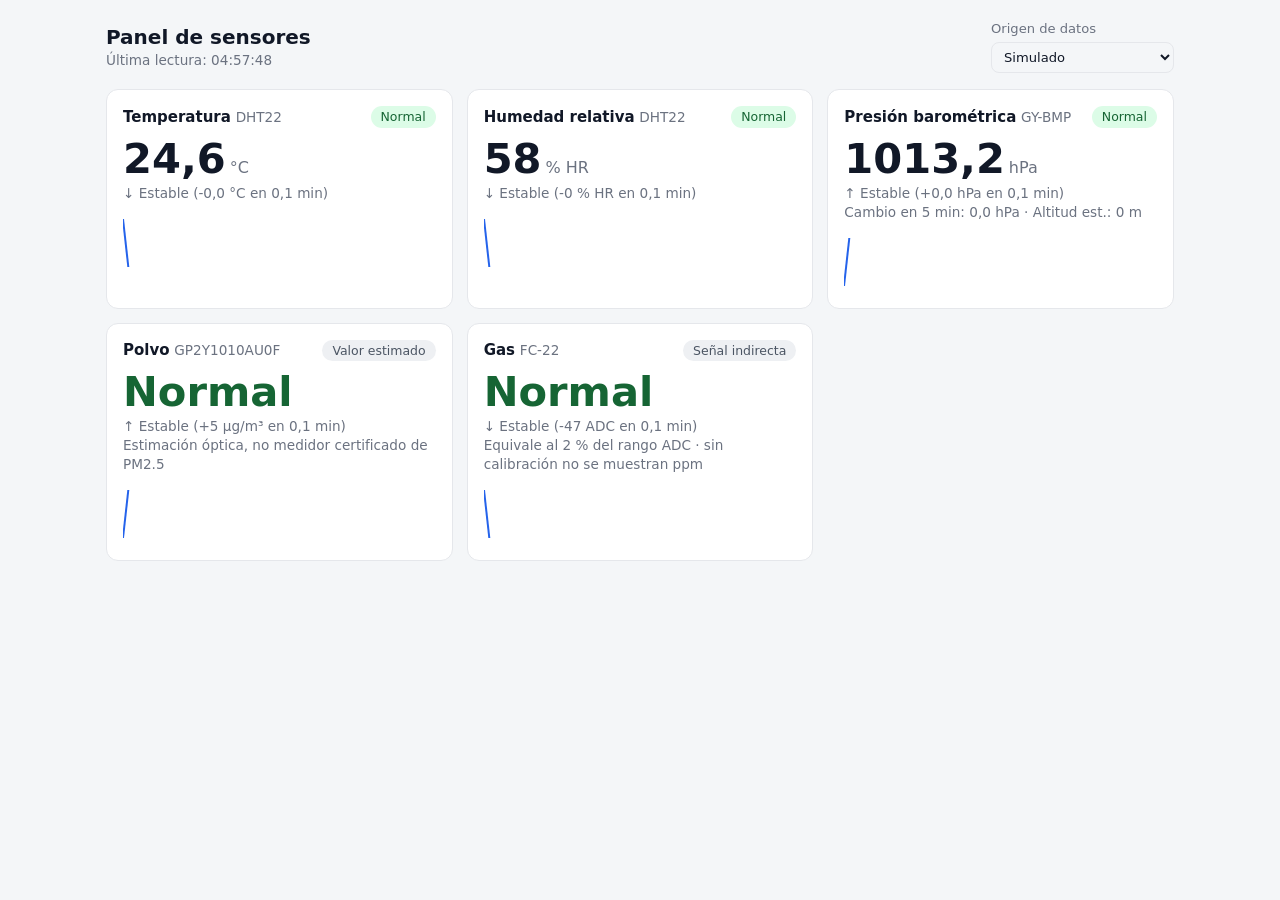
==== frontend/web_navathon/index.html @ bb4442af "cambie la carpeta" ====
<!DOCTYPE html>
<html lang="es">
<head>
  <meta charset="utf-8">
  <meta name="viewport" content="width=device-width, initial-scale=1, viewport-fit=cover">
  <title>Panel de sensores</title>
  <link rel="stylesheet" href="styles.css">
</head>
<body>
  <main>
    <header>
      <div>
        <h1>Panel de sensores</h1>
        <div class="muted" id="hora">Esperando datos…</div>
      </div>
      <label>
        Origen de datos
        <select id="modo">
          <option value="sim">Simulado</option>
          <option value="man">Manual (temperatura)</option>
          <option value="url">URL (JSON)</option>
        </select>
      </label>
    </header>

    <div class="grid" id="grid"></div>

    <section class="opciones" id="bloqueMan" hidden>
      <h3>Temperatura actual</h3>
      <p class="muted">Los demás sensores siguen simulados. Vacío = sin datos.</p>
      <label>
        Temperatura (°C)
        <input type="number" step="any" id="m-temp">
      </label>
    </section>

    <section class="opciones" id="bloqueUrl" hidden>
      <h3>URL del dispositivo</h3>
      <p class="muted">Debe devolver JSON como {"temp":24.6,"hum":58,"pres":1013.2,"dust":40,"gas":150}. Polvo en µg/m³, gas en ADC (0–4095).</p>
      <label>
        URL
        <input id="url" placeholder="http://192.168.1.50/datos">
      </label>
    </section>
  </main>

  <script src="config.js"></script>
  <script src="app.js"></script>
</body>
</html>
---- frontend/web_navathon/styles.css ----
:root {
  --bg: #f4f6f8;
  --card: #fff;
  --text: #111827;
  --muted: #6b7280;
  --line: #e5e7eb;
  --accent: #2563eb;
  --okb: #dcfce7;
  --okf: #166534;
  --warnb: #fef3c7;
  --warnf: #92400e;
  --badb: #fee2e2;
  --badf: #991b1b;
  --muteb: #eef0f3;
  --mutef: #4b5563;

  box-sizing: border-box;
  padding-top: env(safe-area-inset-top, 0px);
  padding-bottom: env(safe-area-inset-bottom, 0px);
}

@media (prefers-color-scheme: dark) {
  :root:not([data-theme="light"]) {
    --bg: #0f1317;
    --card: #181d23;
    --text: #e8ecf1;
    --muted: #8b95a1;
    --line: #272e36;
    --accent: #5b9bff;
    --okb: #12301e;
    --okf: #86efac;
    --warnb: #3a2c0b;
    --warnf: #fcd34d;
    --badb: #3d1717;
    --badf: #fca5a5;
    --muteb: #232a32;
    --mutef: #a0aab5;
  }
}

:root[data-theme="dark"] {
  --bg: #0f1317;
  --card: #181d23;
  --text: #e8ecf1;
  --muted: #8b95a1;
  --line: #272e36;
  --accent: #5b9bff;
  --okb: #12301e;
  --okf: #86efac;
  --warnb: #3a2c0b;
  --warnf: #fcd34d;
  --badb: #3d1717;
  --badf: #fca5a5;
  --muteb: #232a32;
  --mutef: #a0aab5;
}

html {
  scroll-padding-top: env(safe-area-inset-top, 0px);
}

* {
  box-sizing: border-box;
}

body {
  margin: 0;
  background: var(--bg);
  color: var(--text);
  font: 15px/1.4 system-ui, -apple-system, "Segoe UI", Roboto, sans-serif;
}

main {
  max-width: 1100px;
  margin: 0 auto;
  padding: 20px 16px 40px;
}

header {
  display: flex;
  flex-wrap: wrap;
  gap: 12px;
  align-items: center;
  justify-content: space-between;
  margin-bottom: 16px;
}

h1 {
  margin: 0;
  font-size: 1.25rem;
}

h3 {
  margin: 0 0 4px;
  font-size: 0.9rem;
}

[hidden] {
  display: none !important;
}

.muted {
  color: var(--muted);
  font-size: 0.85rem;
}

.grid {
  display: grid;
  grid-template-columns: repeat(auto-fit, minmax(260px, 1fr));
  gap: 14px;
}

.card {
  background: var(--card);
  border: 1px solid var(--line);
  border-radius: 12px;
  padding: 16px;
}

.top {
  display: flex;
  justify-content: space-between;
  align-items: center;
  gap: 8px;
}

.top b {
  font-weight: 600;
}

.badge {
  padding: 2px 10px;
  border-radius: 99px;
  font-size: 0.78rem;
  white-space: nowrap;
  background: var(--bb);
  color: var(--bf);
}

.ok {
  --bb: var(--okb);
  --bf: var(--okf);
}

.warn {
  --bb: var(--warnb);
  --bf: var(--warnf);
}

.bad {
  --bb: var(--badb);
  --bf: var(--badf);
}

.mute {
  --bb: var(--muteb);
  --bf: var(--mutef);
}

.big {
  margin: 8px 0 2px;
  font-size: 2.6rem;
  font-weight: 650;
  line-height: 1.1;
}

.big.ok,
.big.warn,
.big.bad {
  color: var(--bf);
}

.big small {
  margin-left: 4px;
  font-size: 1rem;
  font-weight: 400;
  color: var(--muted);
}

svg {
  display: block;
  width: 100%;
  height: 60px;
  margin-top: 10px;
}

polyline {
  fill: none;
  stroke: var(--accent);
  stroke-width: 2;
  vector-effect: non-scaling-stroke;
}

.opciones {
  max-width: 420px;
  margin-top: 18px;
  padding: 12px 16px;
  background: var(--card);
  border: 1px solid var(--line);
  border-radius: 12px;
}

label {
  display: flex;
  flex-direction: column;
  gap: 4px;
  font-size: 0.82rem;
  color: var(--muted);
}

input,
select {
  min-width: 0;
  padding: 6px 8px;
  font: inherit;
  color: var(--text);
  background: var(--bg);
  border: 1px solid var(--line);
  border-radius: 8px;
}
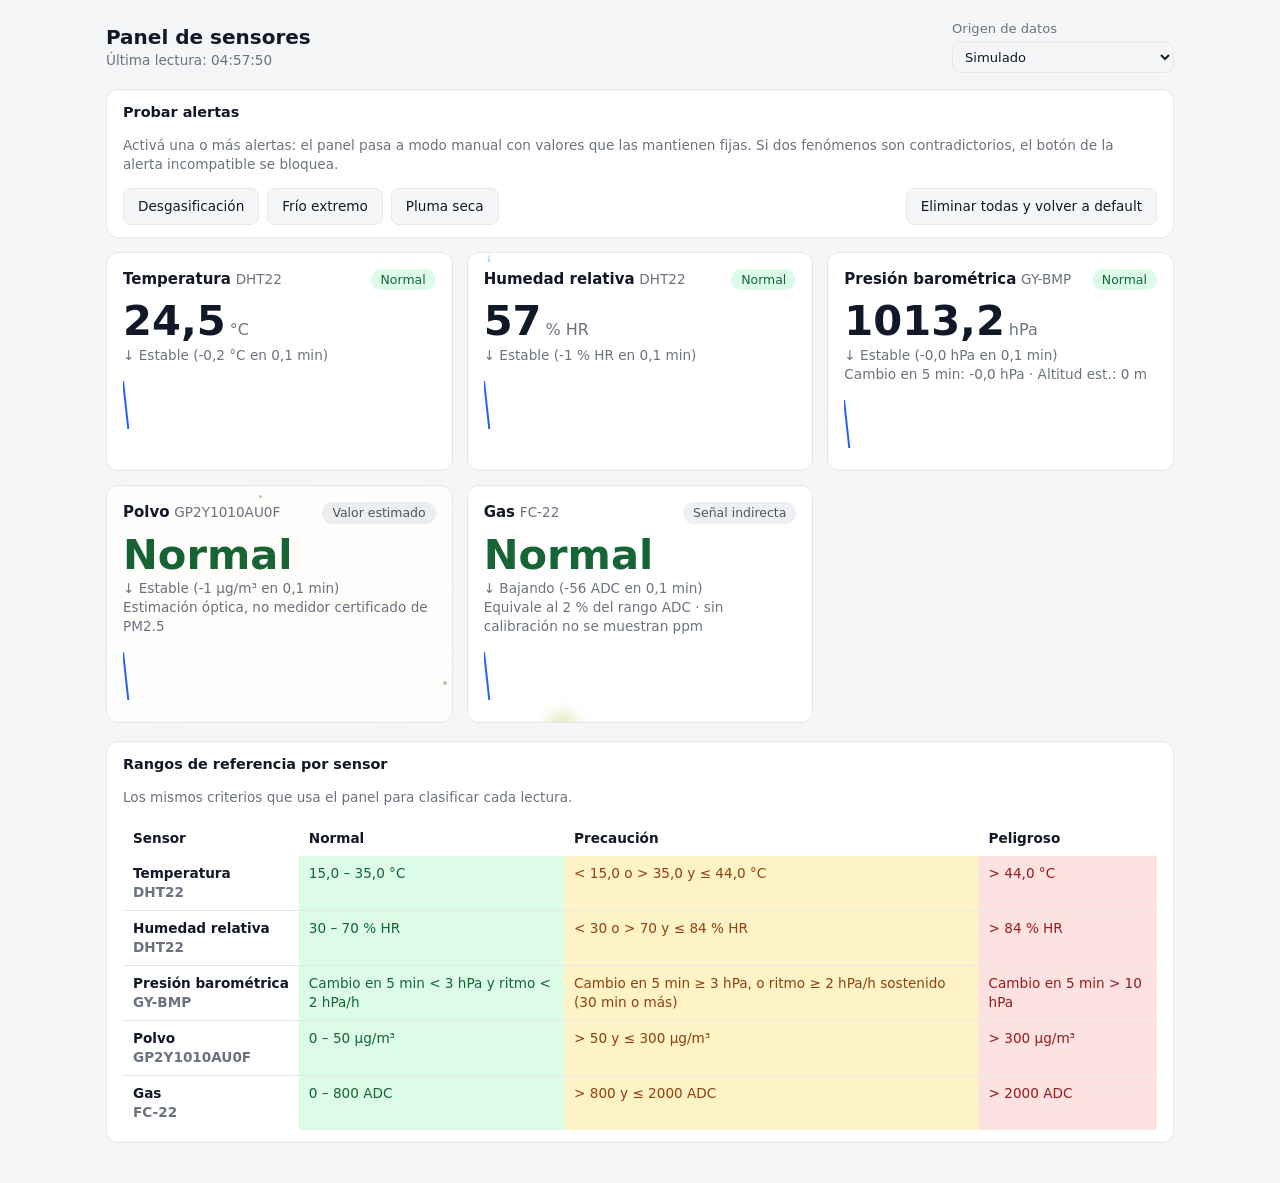
==== commit 8b92cd80: "Reemplazo files viejas con las nuevas lol" ====
--- a/frontend/web_navathon/index.html
+++ b/frontend/web_navathon/index.html
@@ -17,21 +17,43 @@
         Origen de datos
         <select id="modo">
           <option value="sim">Simulado</option>
-          <option value="man">Manual (temperatura)</option>
+          <option value="man">Manual (todos los sensores)</option>
           <option value="url">URL (JSON)</option>
         </select>
       </label>
     </header>
 
+    <section class="simulador">
+      <h3>Probar alertas</h3>
+      <p class="muted">Activá una o más alertas: el panel pasa a modo manual con valores que las mantienen fijas. Si dos fenómenos son contradictorios, el botón de la alerta incompatible se bloquea.</p>
+      <div class="botones">
+        <button type="button" class="btn-reset" id="btn-reset">Eliminar todas y volver a default</button>
+      </div>
+      <div class="aviso" id="aviso-alertas" role="status" hidden></div>
+    </section>
+
+    <section class="alertas" id="alertas" aria-live="polite" hidden></section>
+
     <div class="grid" id="grid"></div>
 
+    <section class="umbrales">
+      <h3>Rangos de referencia por sensor</h3>
+      <p class="muted">Los mismos criterios que usa el panel para clasificar cada lectura.</p>
+      <div class="tabla-scroll">
+        <table id="tabla-umbrales"></table>
+      </div>
+    </section>
+
     <section class="opciones" id="bloqueMan" hidden>
-      <h3>Temperatura actual</h3>
-      <p class="muted">Los demás sensores siguen simulados. Vacío = sin datos.</p>
-      <label>
-        Temperatura (°C)
-        <input type="number" step="any" id="m-temp">
-      </label>
+      <h3>Valores manuales</h3>
+      <p class="muted">Ingresá el valor de cada sensor. Vacío = sin datos.</p>
+      <div class="campos">
+        <label>Temperatura (°C)<input type="number" step="any" id="m-temp"></label>
+        <label>Humedad (% HR)<input type="number" step="any" id="m-hum"></label>
+        <label>Presión (hPa)<input type="number" step="any" id="m-pres"></label>
+        <label>Polvo (µg/m³)<input type="number" step="any" id="m-dust"></label>
+        <label>Gas (ADC, 0–4095)<input type="number" step="any" id="m-gas"></label>
+      </div>
     </section>
 
     <section class="opciones" id="bloqueUrl" hidden>
@@ -45,6 +67,7 @@
   </main>
 
   <script src="config.js"></script>
+  <script src="efectos.js"></script>
   <script src="app.js"></script>
 </body>
 </html>
--- a/frontend/web_navathon/styles.css
+++ b/frontend/web_navathon/styles.css
@@ -218,3 +218,360 @@
   border: 1px solid var(--line);
   border-radius: 8px;
 }
+
+.alertas {
+  display: grid;
+  gap: 10px;
+  margin-bottom: 14px;
+}
+
+.alerta {
+  padding: 12px 16px;
+  border-radius: 12px;
+  border: 1px solid var(--bf);
+  background: var(--bb);
+  color: var(--bf);
+}
+
+.alerta b {
+  display: block;
+  margin-bottom: 2px;
+}
+
+.alerta .estado {
+  margin-top: 4px;
+  font-size: 0.78rem;
+  font-weight: 600;
+}
+
+.alerta p {
+  margin: 0;
+  font-size: 0.88rem;
+}
+
+.alerta .datos {
+  margin-top: 6px;
+  font-size: 0.78rem;
+  opacity: 0.85;
+}
+
+.campos {
+  display: grid;
+  grid-template-columns: repeat(auto-fit, minmax(150px, 1fr));
+  gap: 10px;
+  margin-top: 10px;
+}
+
+.umbrales {
+  margin-top: 18px;
+  padding: 12px 16px;
+  background: var(--card);
+  border: 1px solid var(--line);
+  border-radius: 12px;
+}
+
+.tabla-scroll {
+  overflow-x: auto;
+  margin-top: 8px;
+}
+
+table {
+  width: 100%;
+  border-collapse: collapse;
+  font-size: 0.85rem;
+}
+
+th,
+td {
+  padding: 8px 10px;
+  text-align: left;
+  vertical-align: top;
+  border-bottom: 1px solid var(--line);
+}
+
+th {
+  font-weight: 600;
+  white-space: nowrap;
+}
+
+td.ok,
+td.warn,
+td.bad {
+  background: var(--bb);
+  color: var(--bf);
+}
+
+tr:last-child th,
+tr:last-child td {
+  border-bottom: 0;
+}
+
+.simulador {
+  margin-bottom: 14px;
+  padding: 12px 16px;
+  background: var(--card);
+  border: 1px solid var(--line);
+  border-radius: 12px;
+}
+
+.botones {
+  display: flex;
+  flex-wrap: wrap;
+  gap: 8px;
+  margin-top: 10px;
+}
+
+.botones button {
+  padding: 8px 14px;
+  font: inherit;
+  font-size: 0.85rem;
+  color: var(--text);
+  background: var(--bg);
+  border: 1px solid var(--line);
+  border-radius: 8px;
+  cursor: pointer;
+}
+
+.botones button[aria-pressed="true"] {
+  color: #fff;
+  background: var(--accent);
+  border-color: var(--accent);
+}
+
+.botones button:disabled {
+  opacity: 0.45;
+  cursor: not-allowed;
+}
+
+.botones .btn-reset {
+  margin-left: auto;
+}
+
+.aviso {
+  margin-top: 10px;
+  padding: 10px 14px;
+  border-radius: 8px;
+  font-size: 0.85rem;
+  background: var(--warnb);
+  color: var(--warnf);
+}
+
+.aviso p {
+  margin: 0;
+}
+
+.aviso p + p {
+  margin-top: 6px;
+}
+
+@property --tint {
+  syntax: '<color>';
+  inherits: false;
+  initial-value: transparent;
+}
+
+.card {
+  position: relative;
+  overflow: hidden;
+  isolation: isolate;
+}
+
+.card > :not(.fx) {
+  position: relative;
+  z-index: 1;
+}
+
+.fx {
+  position: absolute;
+  inset: 0;
+  pointer-events: none;
+}
+
+.fx-back {
+  z-index: 0;
+  background: linear-gradient(160deg, var(--tint), transparent 72%);
+  transition: --tint 1s ease;
+}
+
+.fx-front {
+  z-index: 2;
+}
+
+.fx i {
+  position: absolute;
+  display: block;
+  font-style: normal;
+  opacity: 0;
+  transition: opacity 0.9s ease;
+  will-change: transform;
+}
+
+.fx i.on {
+  opacity: var(--o, 0.7);
+}
+
+.copo {
+  top: 0;
+  left: var(--x);
+  font-size: var(--s);
+  line-height: 1;
+  color: #60a5fa;
+  --o: 0.7;
+  animation: caer var(--t) linear var(--d) infinite;
+}
+
+@keyframes caer {
+  from { transform: translate(0, -24px) rotate(0deg); }
+  to   { transform: translate(var(--dx), 300px) rotate(200deg); }
+}
+
+.sol {
+  position: absolute;
+  top: -30px;
+  right: -30px;
+  width: 76px;
+  height: 76px;
+  border-radius: 50%;
+  background: rgb(var(--sc, 250, 204, 21));
+  box-shadow: 0 0 34px 12px rgba(var(--sc, 250, 204, 21), 0.55);
+  opacity: var(--so, 0);
+  transform: scale(var(--ss, 1));
+  transition: opacity 1s ease, transform 1s ease;
+}
+
+.sol::before {
+  content: '';
+  position: absolute;
+  inset: -22px;
+  border-radius: 50%;
+  background: repeating-conic-gradient(rgb(var(--sc, 250, 204, 21)) 0 5deg, transparent 5deg 30deg);
+  -webkit-mask: radial-gradient(circle, transparent 60%, #000 64%, transparent 100%);
+  mask: radial-gradient(circle, transparent 60%, #000 64%, transparent 100%);
+  animation: girar var(--giro, 30s) linear infinite;
+}
+
+@keyframes girar {
+  to { transform: rotate(360deg); }
+}
+
+.fx-back.pulso {
+  animation: latido 2.6s ease-in-out infinite;
+}
+
+@keyframes latido {
+  50% { opacity: 0.55; }
+}
+
+.gota {
+  top: 0;
+  left: var(--x);
+  width: 1.5px;
+  height: var(--s);
+  background: linear-gradient(to bottom, transparent, #38bdf8);
+  --o: 0.55;
+  animation: llover var(--t) linear var(--d) infinite;
+}
+
+@keyframes llover {
+  from { transform: translate(0, -20px); }
+  to   { transform: translate(var(--dx), 300px); }
+}
+
+.niebla {
+  position: absolute;
+  left: 0;
+  right: 0;
+  bottom: 0;
+  height: 60%;
+  background: linear-gradient(to top, rgba(148, 163, 184, 0.55), transparent);
+  filter: blur(6px);
+  opacity: var(--o, 0);
+  transition: opacity 1s ease;
+}
+
+.onda {
+  right: -50px;
+  bottom: -50px;
+  width: 110px;
+  height: 110px;
+  border: 1.5px solid var(--c, var(--accent));
+  border-radius: 50%;
+  animation: onda var(--vel, 6s) ease-out calc(var(--vel, 6s) * var(--k) * -1) infinite;
+}
+
+@keyframes onda {
+  from { transform: scale(0.2); opacity: var(--o, 0.18); }
+  to   { transform: scale(2.6); opacity: 0; }
+}
+
+.nube {
+  top: var(--y);
+  left: -40%;
+  width: 110px;
+  height: 30px;
+  border-radius: 50%;
+  background: rgba(107, 114, 128, 0.55);
+  filter: blur(9px);
+  --o: 0.5;
+  animation: pasar var(--t) linear var(--d) infinite;
+}
+
+@keyframes pasar {
+  from { transform: translateX(0); }
+  to   { transform: translateX(520px); }
+}
+
+.mota {
+  left: var(--x);
+  top: var(--y);
+  width: var(--s);
+  height: var(--s);
+  border-radius: 50%;
+  background: #a8865a;
+  --o: 0.55;
+  animation: flotar var(--t) ease-in-out var(--d) infinite alternate;
+}
+
+@keyframes flotar {
+  from { transform: translate(0, 0); }
+  to   { transform: translate(var(--dx), var(--dy)); }
+}
+
+.bruma {
+  position: absolute;
+  inset: 0;
+  background: radial-gradient(ellipse at 50% 60%, rgba(176, 138, 92, 0.55), rgba(176, 138, 92, 0.25));
+  opacity: calc(var(--n, 0) * 0.35);
+  -webkit-backdrop-filter: blur(calc(var(--n, 0) * 1px));
+  backdrop-filter: blur(calc(var(--n, 0) * 1px));
+  transition: opacity 1s ease, backdrop-filter 1s ease, -webkit-backdrop-filter 1s ease;
+}
+
+.humo {
+  left: var(--x);
+  bottom: -30px;
+  width: var(--s);
+  height: var(--s);
+  border-radius: 50%;
+  background: radial-gradient(circle, var(--gc, rgba(163, 190, 60, 0.4)), transparent 70%);
+  filter: blur(5px);
+  --o: 1;
+  animation: subir var(--t) ease-in var(--d) infinite;
+}
+
+@keyframes subir {
+  from { transform: translate(0, 0) scale(0.6); }
+  to   { transform: translate(var(--dx), -300px) scale(2); }
+}
+
+@media (prefers-reduced-motion: reduce) {
+  .fx i:not(.onda) {
+    display: none;
+  }
+
+  .onda,
+  .sol::before,
+  .fx-back.pulso {
+    animation: none;
+  }
+}
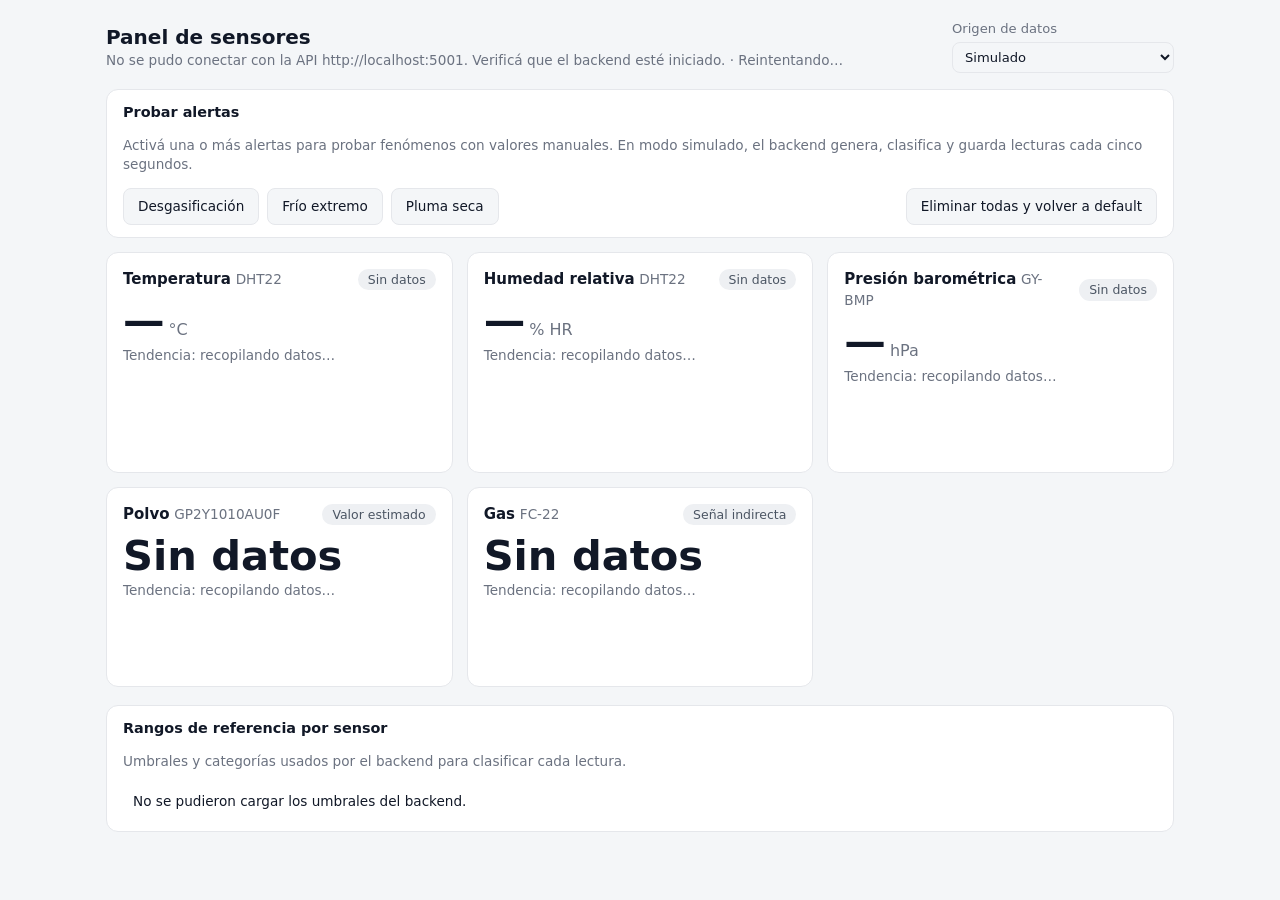
==== commit d61d4ef4: "feat: Añade simulaciones desde el backend y posibilidad de utilizar base de datos local" ====
--- a/frontend/web_navathon/index.html
+++ b/frontend/web_navathon/index.html
@@ -25,7 +25,7 @@
 
     <section class="simulador">
       <h3>Probar alertas</h3>
-      <p class="muted">Activá una o más alertas: el panel pasa a modo manual con valores que las mantienen fijas. Si dos fenómenos son contradictorios, el botón de la alerta incompatible se bloquea.</p>
+      <p class="muted">Activá una o más alertas para probar fenómenos con valores manuales. En modo simulado, el backend genera, clasifica y guarda lecturas cada cinco segundos.</p>
       <div class="botones">
         <button type="button" class="btn-reset" id="btn-reset">Eliminar todas y volver a default</button>
       </div>
@@ -38,7 +38,7 @@
 
     <section class="umbrales">
       <h3>Rangos de referencia por sensor</h3>
-      <p class="muted">Los mismos criterios que usa el panel para clasificar cada lectura.</p>
+      <p class="muted">Umbrales y categorías usados por el backend para clasificar cada lectura.</p>
       <div class="tabla-scroll">
         <table id="tabla-umbrales"></table>
       </div>
@@ -54,6 +54,7 @@
         <label>Polvo (µg/m³)<input type="number" step="any" id="m-dust"></label>
         <label>Gas (ADC, 0–4095)<input type="number" step="any" id="m-gas"></label>
       </div>
+      <div class="muted" id="estadoManual" role="status" aria-live="polite"></div>
     </section>
 
     <section class="opciones" id="bloqueUrl" hidden>
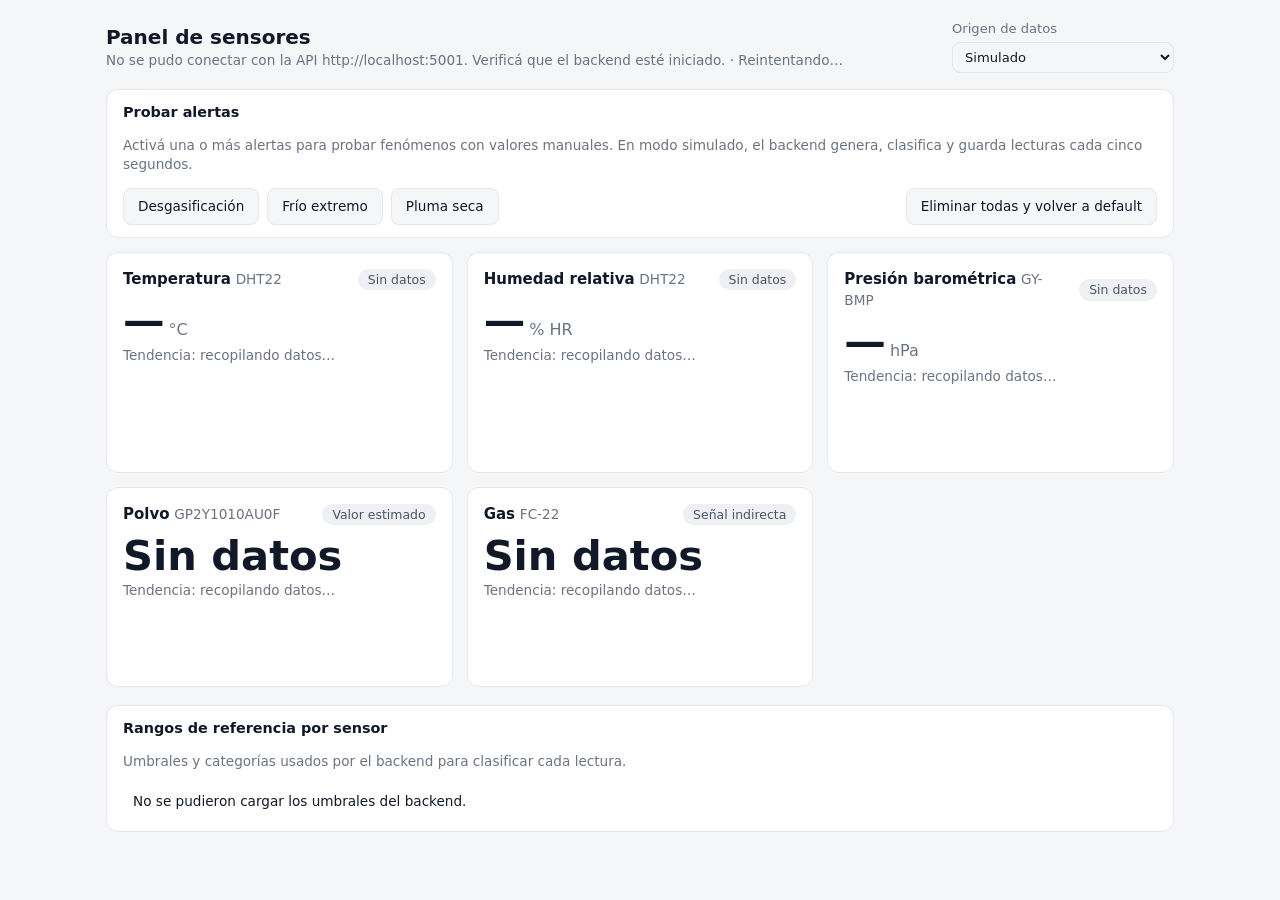
==== commit 838f1ba0: "fix: Se cambió el estado 'URL (JSON)' a 'ESP32 (esperando datos)'" ====
--- a/frontend/web_navathon/index.html
+++ b/frontend/web_navathon/index.html
@@ -18,7 +18,7 @@
         <select id="modo">
           <option value="sim">Simulado</option>
           <option value="man">Manual (todos los sensores)</option>
-          <option value="url">URL (JSON)</option>
+          <option value="esp">ESP32 (esperando datos)</option>
         </select>
       </label>
     </header>
@@ -57,14 +57,7 @@
       <div class="muted" id="estadoManual" role="status" aria-live="polite"></div>
     </section>
 
-    <section class="opciones" id="bloqueUrl" hidden>
-      <h3>URL del dispositivo</h3>
-      <p class="muted">Debe devolver JSON como {"temp":24.6,"hum":58,"pres":1013.2,"dust":40,"gas":150}. Polvo en µg/m³, gas en ADC (0–4095).</p>
-      <label>
-        URL
-        <input id="url" placeholder="http://192.168.1.50/datos">
-      </label>
-    </section>
+    <p class="muted" id="estadoEsp" hidden>Esperando mediciones del ESP32. El dispositivo debe enviar POST a <code>/api/v1/sensores</code>.</p>
   </main>
 
   <script src="config.js"></script>
